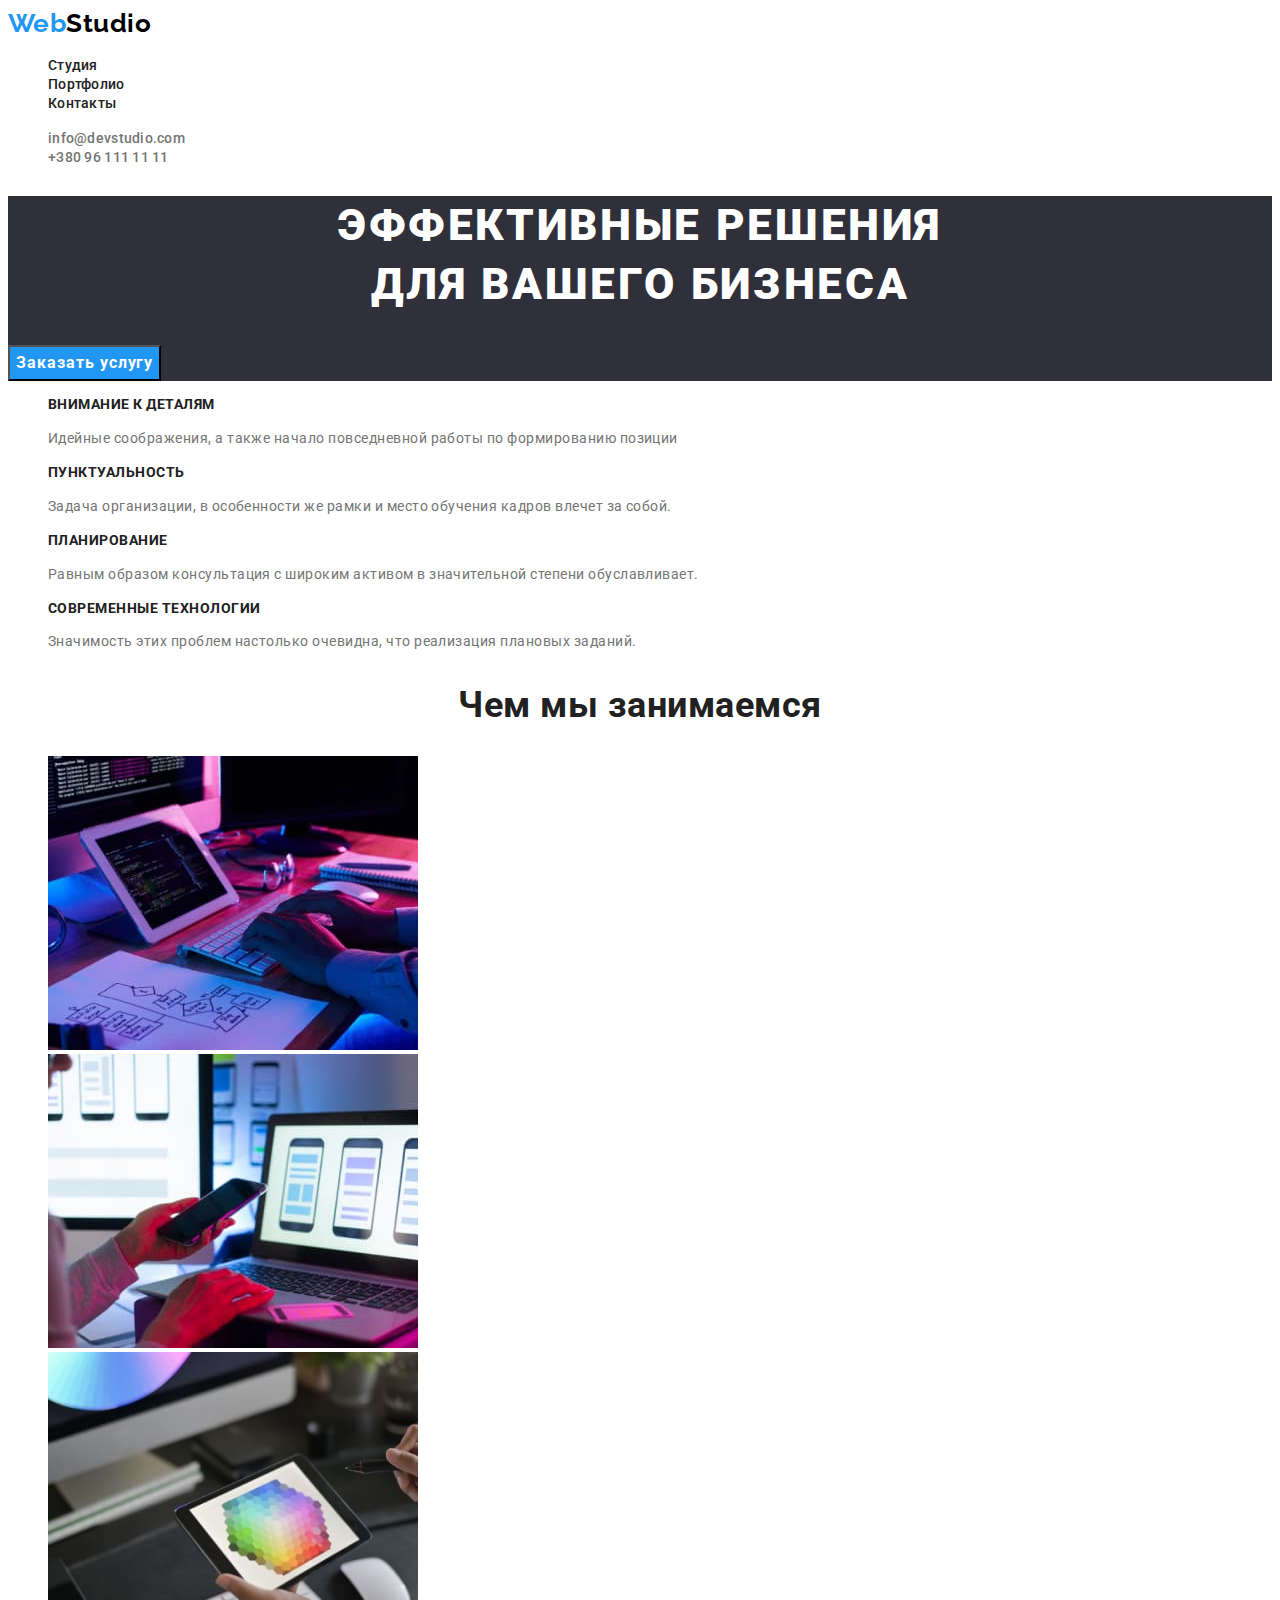
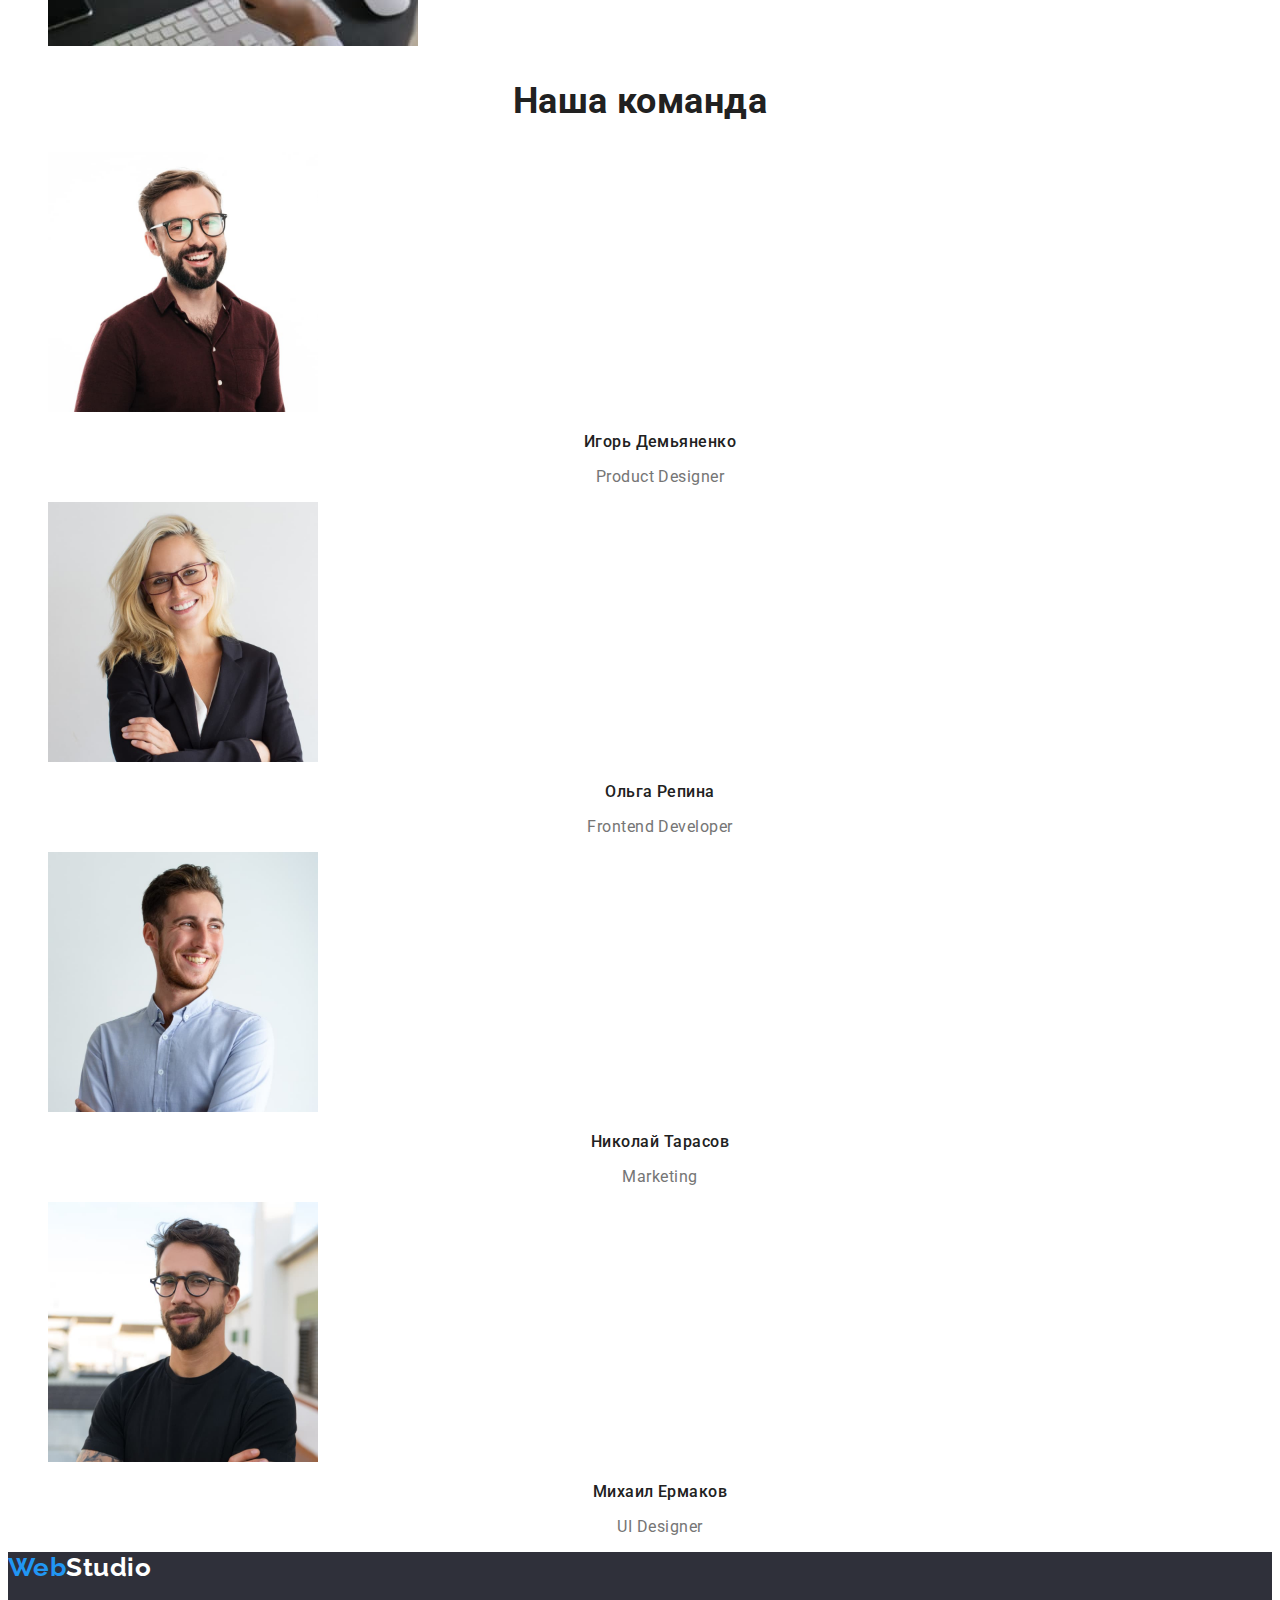
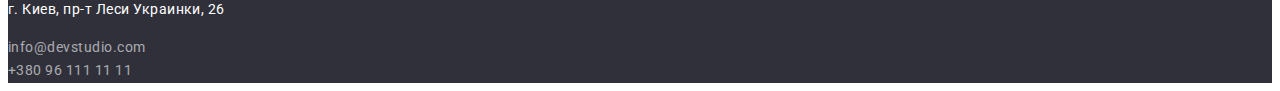
==== index.html @ eac47ba8 "Clone" ====
<!DOCTYPE html>
<html lang="ru">
  <head>
    <meta charset="UTF-8" />
    <meta http-equiv="X-UA-Compatible" content="IE=edge" />
    <meta name="viewport" content="width=device-width, initial-scale=1.0" />
    <link rel="preconnect" href="https://fonts.googleapis.com" />
    <link rel="preconnect" href="https://fonts.gstatic.com" crossorigin />
    <link
      href="https://fonts.googleapis.com/css2?family=Raleway:wght@700&family=Roboto:wght@400;500;700;900&display=swap"
      rel="stylesheet"
    />
    <link rel="stylesheet" href="./css/styels.css" />
    <title>Document</title>
  </head>
  <body>
    <!-- Шапка сайта-->
    <header>
      <nav class="nav">
        <a class="logo link" href="./index.html"><span class="logo-web">Web</span>Studio</a>
        <ul class="nav-list list">
          <li class="nav-item"><a class="nav-link link" href="./studio.html">Студия</a></li>
          <li class="nav-item">
            <a class="nav-link link" href="./portfolio.html">Портфолио</a>
          </li>
          <li class="nav-item"><a class="nav-link link" href="">Контакты</a></li>
        </ul>
      </nav>
      <ul class="contact-list list">
        <li class="contact-item">
          <a class="contact-link link" href="mailto:info@devstudio.com">info@devstudio.com</a>
        </li>
        <li class="contact-item">
          <a class="contact-link link" href="tel:+380961111111">+380 96 111 11 11</a>
        </li>
      </ul>
    </header>
    <main>
      <!--Темный кватдар? Банер?-->
      <div class="hero">
        <section>
          <h1 class="hero-text">
            Эффективные решения <br />
            для вашего бизнеса
          </h1>
          <button class="hero-btn" type="button">Заказать услугу</button>
        </section>
      </div>
      <!-- Особенности  -->
      <section class="features">
        <h2 style="display: none">Особенности компании</h2>
        <ul class="list">
          <li class="features-item">
            <h3 class="features-h">Внимание к деталям</h3>
            <p class="features-text">
              Идейные соображения, а также начало повседневной работы по формированию позиции
            </p>
          </li>
          <li class="features-item">
            <h3 class="features-h">Пунктуальность</h3>
            <p class="features-text">
              Задача организации, в особенности же рамки и место обучения кадров влечет за собой.
            </p>
          </li>
          <li class="features-item">
            <h3 class="features-h">Планирование</h3>
            <p class="features-text">
              Равным образом консультация с широким активом в значительной степени обуславливает.
            </p>
          </li>
          <li class="features-item">
            <h3 class="features-h">Современные технологии</h3>
            <p class="features-text">
              Значимость этих проблем настолько очевидна, что реализация плановых заданий.
            </p>
          </li>
        </ul>
      </section>
      <!-- Чем занимется компания -->
      <section class="work">
        <h2 class="work-text">Чем мы занимаемся</h2>
        <ul class="list">
          <li class="work-item">
            <img
              src="./images/box1.jpg"
              width="370"
              alt="программист работает за компьютером в офисе"
            />
          </li>
          <li class="work-item">
            <img
              src="./images/box2.jpg"
              width="370"
              alt="дизайнер разрабатывает веб-интерфейс для смартфонов"
            />
          </li>
          <li class="work-item">
            <img
              src="./images/box3.jpg"
              width="370"
              alt="веб-дизайнер выбиреат цвет на графическом планшете"
            />
          </li>
        </ul>
      </section>
      <!-- Команда -->
      <section class="team">
        <h2 class="team-text">Наша команда</h2>
        <ul class="team-list list">
          <li class="team-item">
            <img src="./images/ig.jpg" width="270" alt="фото Игоря Демьяненко" />
            <h3 class="team-name">Игорь Демьяненко</h3>
            <p class="team-prof">Product Designer</p>
          </li>
          <li class="team-item">
            <img src="./images/ol.jpg" width="270" alt="фото Ольги Репиной" />
            <h3 class="team-name">Ольга Репина</h3>
            <p class="team-prof">Frontend Developer</p>
          </li>
          <li class="team-item">
            <img src="./images/nic.jpg" width="270" alt="фото Николая Тарасова" />
            <h3 class="team-name">Николай Тарасов</h3>
            <p class="team-prof">Marketing</p>
          </li>
          <li class="team-item">
            <img src="./images/mih.jpg" width="270" alt="фото Михаила Ермакова" />
            <h3 class="team-name">Михаил Ермаков</h3>
            <p class="team-prof">UI Designer</p>
          </li>
        </ul>
      </section>
    </main>
    <!-- Подвал -->
    <footer class="foot">
      <a class="foot-logo link" href="./index.html"><span class="logo-web">Web</span>Studio</a>
      <address class="foot-address">
        <p class="foot-text">г. Киев, пр-т Леси Украинки, 26</p>
        <a class="foot-link link" href="mailto:info@devstudio.com">info@devstudio.com</a><br />
        <a class="foot-link link" href="tel:+380961111111">+380 96 111 11 11</a>
      </address>
    </footer>
  </body>
</html>
---- css/styels.css ----
body {
  font-family: 'Roboto', sans-serif;
  font-weight: 400;
  letter-spacing: 0.03em;
  color: #212121;
  background-color: #fff;
}
:root {
  --brand-color: #2196f3;
  --second-color: #757575;
}
.link {
  text-decoration: none;
}
.list {
  list-style: none;
}
.logo {
  font-family: 'Raleway';
  font-weight: 700;
  font-size: 26px;
  line-height: 1.2;
  color: #000;
}
.logo-web {
  color: var(--brand-color);
}
.nav-link {
  font-weight: 500;
  font-size: 14px;
  line-height: 1.14;
  letter-spacing: 0.02em;
  color: #212121;
}
.nav-link:hover,
.nav-link:focus {
  color: var(--brand-color);
}
.contact-link {
  font-weight: 500;
  font-size: 14px;
  line-height: 1.14;
  letter-spacing: 0.02em;
  color: var(--second-color);
}
.contact-link:hover,
.contact-link:focus,
.foot-link:hover,
.foot-link:focus {
  color: var(--brand-color);
}
.hero {
  background-color: #2f303a;
}
.hero-text {
  font-weight: 900;
  font-size: 44px;
  line-height: 1.36;
  text-align: center;
  letter-spacing: 0.06em;
  text-transform: uppercase;
  color: #fff;
}
.hero-btn {
  font-family: 'Roboto';
  background-color: var(--brand-color);
  font-weight: 700;
  font-size: 16px;
  line-height: 1.88;
  text-align: center;
  letter-spacing: 0.06em;
  color: #fff;
  cursor: pointer;
}
.hero-btn:hover,
.hero-btn:focus {
  background-color: #188ce8;
}
.features-h {
  font-weight: 700;
  font-size: 14px;
  line-height: 1.14;
  text-transform: uppercase;
}
.features-text {
  font-size: 14px;
  line-height: 1.71;
  color: var(--second-color);
}
.work-text,
.team-text {
  font-weight: 700;
  font-size: 36px;
  line-height: 1.17;
  text-align: center;
}
.team-name {
  font-weight: 500;
  font-size: 16px;
  line-height: 1.19;
  text-align: center;
}
.team-prof {
  font-size: 16px;
  line-height: 1.19;
  text-align: center;
  color: var(--second-color);
}
.foot {
  background-color: #2f303a;
}
.foot-logo {
  font-family: 'Raleway';
  font-weight: 700;
  font-size: 26px;
  line-height: 1.2;
  color: #fff;
}
.foot-text {
  font-style: normal;
  font-size: 14px;
  line-height: 1.71;
  color: #fff;
}
.foot-link {
  font-style: normal;
  font-size: 14px;
  line-height: 1.71;
  color: rgba(255, 255, 255, 0.6);
}
.btn-item {
  font-family: 'Roboto';
  font-weight: 500;
  font-size: 16px;
  line-height: 1.62;
  text-align: center;
  letter-spacing: 0.03em;
  color: #212121;
  background: #f5f4fa;
  border-radius: 4px;
  cursor: pointer;
}
.btn-item:hover,
.btn-item:focus {
  background-color: var(--brand-color);
  color: #fff;
}
.project-h {
  font-size: 18px;
  line-height: 2;
  letter-spacing: 0.06em;
}
.project-text {
  font-size: 16px;
  line-height: 1.88;
  color: var(--second-color);
}
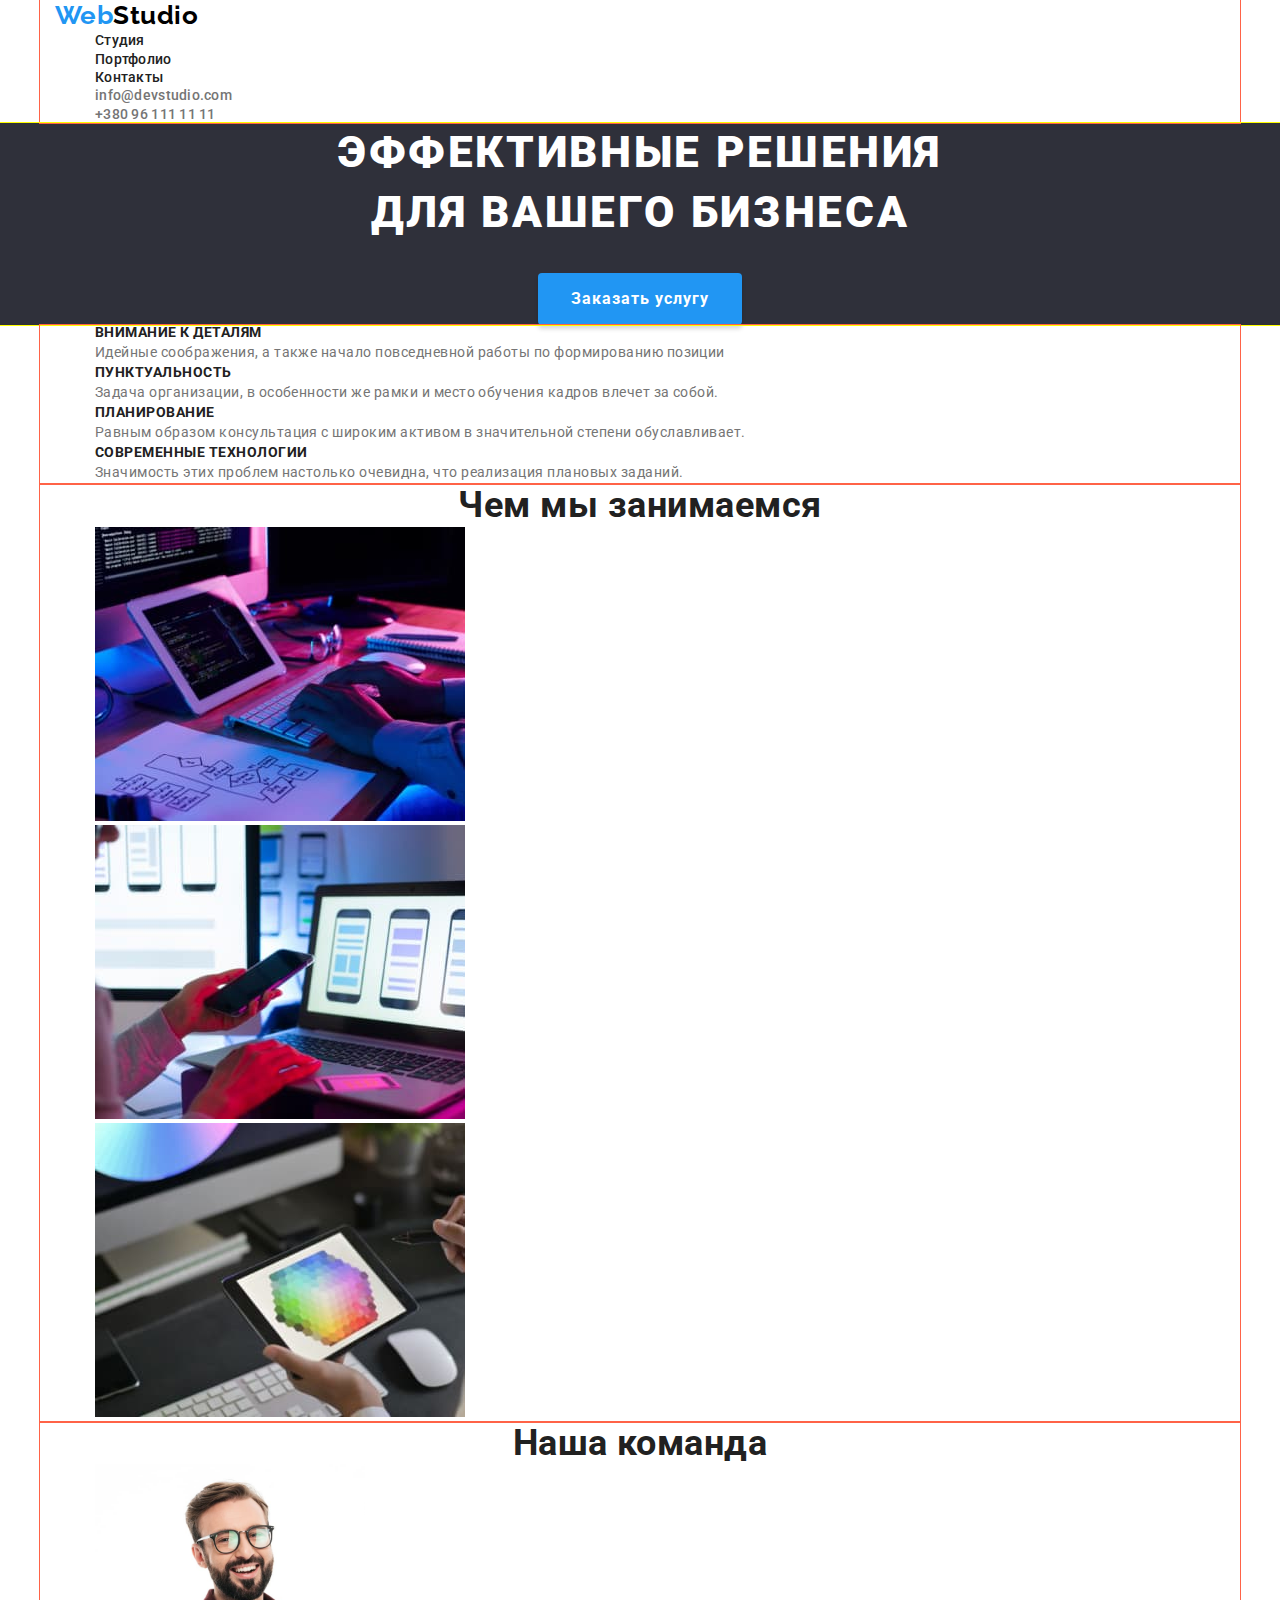
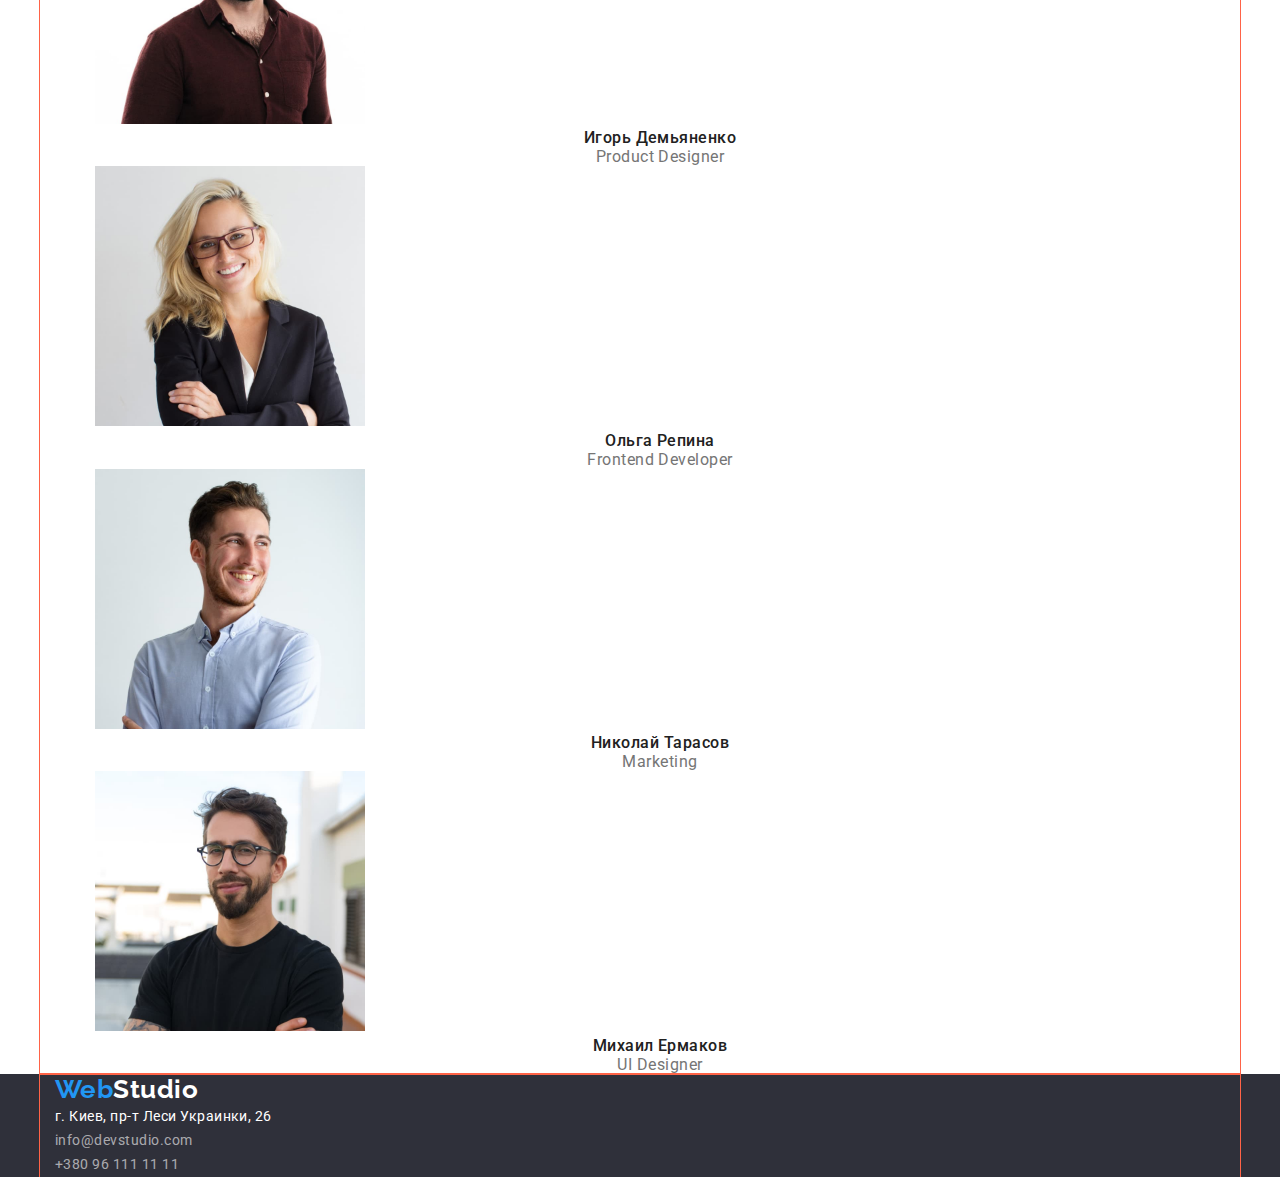
==== commit 17a3ccef: "Создает контейнер" ====
--- a/index.html
+++ b/index.html
@@ -10,33 +10,39 @@
       href="https://fonts.googleapis.com/css2?family=Raleway:wght@700&family=Roboto:wght@400;500;700;900&display=swap"
       rel="stylesheet"
     />
+    <link
+      rel="stylesheet"
+      href="https://cdnjs.cloudflare.com/ajax/libs/modern-normalize/1.1.0/modern-normalize.min.css"
+    />
     <link rel="stylesheet" href="./css/styels.css" />
     <title>Document</title>
   </head>
   <body>
     <!-- Шапка сайта-->
     <header>
-      <nav class="nav">
-        <a class="logo link" href="./index.html"><span class="logo-web">Web</span>Studio</a>
-        <ul class="nav-list list">
-          <li class="nav-item"><a class="nav-link link" href="./studio.html">Студия</a></li>
-          <li class="nav-item">
-            <a class="nav-link link" href="./portfolio.html">Портфолио</a>
+      <div class="conteiner">
+        <nav class="nav">
+          <a class="logo link" href="./index.html"><span class="logo-web">Web</span>Studio</a>
+          <ul class="nav-list list">
+            <li class="nav-item"><a class="nav-link link" href="./studio.html">Студия</a></li>
+            <li class="nav-item">
+              <a class="nav-link link" href="./portfolio.html">Портфолио</a>
+            </li>
+            <li class="nav-item"><a class="nav-link link" href="">Контакты</a></li>
+          </ul>
+        </nav>
+        <ul class="contact-list list">
+          <li class="contact-item">
+            <a class="contact-link link" href="mailto:info@devstudio.com">info@devstudio.com</a>
           </li>
-          <li class="nav-item"><a class="nav-link link" href="">Контакты</a></li>
+          <li class="contact-item">
+            <a class="contact-link link" href="tel:+380961111111">+380 96 111 11 11</a>
+          </li>
         </ul>
-      </nav>
-      <ul class="contact-list list">
-        <li class="contact-item">
-          <a class="contact-link link" href="mailto:info@devstudio.com">info@devstudio.com</a>
-        </li>
-        <li class="contact-item">
-          <a class="contact-link link" href="tel:+380961111111">+380 96 111 11 11</a>
-        </li>
-      </ul>
+      </div>
     </header>
     <main>
-      <!--Темный кватдар? Банер?-->
+      <!--Секция герой-->
       <div class="hero">
         <section>
           <h1 class="hero-text">
@@ -48,96 +54,104 @@
       </div>
       <!-- Особенности  -->
       <section class="features">
-        <h2 style="display: none">Особенности компании</h2>
-        <ul class="list">
-          <li class="features-item">
-            <h3 class="features-h">Внимание к деталям</h3>
-            <p class="features-text">
-              Идейные соображения, а также начало повседневной работы по формированию позиции
-            </p>
-          </li>
-          <li class="features-item">
-            <h3 class="features-h">Пунктуальность</h3>
-            <p class="features-text">
-              Задача организации, в особенности же рамки и место обучения кадров влечет за собой.
-            </p>
-          </li>
-          <li class="features-item">
-            <h3 class="features-h">Планирование</h3>
-            <p class="features-text">
-              Равным образом консультация с широким активом в значительной степени обуславливает.
-            </p>
-          </li>
-          <li class="features-item">
-            <h3 class="features-h">Современные технологии</h3>
-            <p class="features-text">
-              Значимость этих проблем настолько очевидна, что реализация плановых заданий.
-            </p>
-          </li>
-        </ul>
+        <div class="conteiner">
+          <h2 style="display: none">Особенности компании</h2>
+          <ul class="list">
+            <li class="features-item">
+              <h3 class="features-h">Внимание к деталям</h3>
+              <p class="features-text">
+                Идейные соображения, а также начало повседневной работы по формированию позиции
+              </p>
+            </li>
+            <li class="features-item">
+              <h3 class="features-h">Пунктуальность</h3>
+              <p class="features-text">
+                Задача организации, в особенности же рамки и место обучения кадров влечет за собой.
+              </p>
+            </li>
+            <li class="features-item">
+              <h3 class="features-h">Планирование</h3>
+              <p class="features-text">
+                Равным образом консультация с широким активом в значительной степени обуславливает.
+              </p>
+            </li>
+            <li class="features-item">
+              <h3 class="features-h">Современные технологии</h3>
+              <p class="features-text">
+                Значимость этих проблем настолько очевидна, что реализация плановых заданий.
+              </p>
+            </li>
+          </ul>
+        </div>
       </section>
       <!-- Чем занимется компания -->
       <section class="work">
-        <h2 class="work-text">Чем мы занимаемся</h2>
-        <ul class="list">
-          <li class="work-item">
-            <img
-              src="./images/box1.jpg"
-              width="370"
-              alt="программист работает за компьютером в офисе"
-            />
-          </li>
-          <li class="work-item">
-            <img
-              src="./images/box2.jpg"
-              width="370"
-              alt="дизайнер разрабатывает веб-интерфейс для смартфонов"
-            />
-          </li>
-          <li class="work-item">
-            <img
-              src="./images/box3.jpg"
-              width="370"
-              alt="веб-дизайнер выбиреат цвет на графическом планшете"
-            />
-          </li>
-        </ul>
+        <div class="conteiner">
+          <h2 class="work-text">Чем мы занимаемся</h2>
+          <ul class="list">
+            <li class="work-item">
+              <img
+                src="./images/box1.jpg"
+                width="370"
+                alt="программист работает за компьютером в офисе"
+              />
+            </li>
+            <li class="work-item">
+              <img
+                src="./images/box2.jpg"
+                width="370"
+                alt="дизайнер разрабатывает веб-интерфейс для смартфонов"
+              />
+            </li>
+            <li class="work-item">
+              <img
+                src="./images/box3.jpg"
+                width="370"
+                alt="веб-дизайнер выбиреат цвет на графическом планшете"
+              />
+            </li>
+          </ul>
+        </div>
       </section>
       <!-- Команда -->
       <section class="team">
-        <h2 class="team-text">Наша команда</h2>
-        <ul class="team-list list">
-          <li class="team-item">
-            <img src="./images/ig.jpg" width="270" alt="фото Игоря Демьяненко" />
-            <h3 class="team-name">Игорь Демьяненко</h3>
-            <p class="team-prof">Product Designer</p>
-          </li>
-          <li class="team-item">
-            <img src="./images/ol.jpg" width="270" alt="фото Ольги Репиной" />
-            <h3 class="team-name">Ольга Репина</h3>
-            <p class="team-prof">Frontend Developer</p>
-          </li>
-          <li class="team-item">
-            <img src="./images/nic.jpg" width="270" alt="фото Николая Тарасова" />
-            <h3 class="team-name">Николай Тарасов</h3>
-            <p class="team-prof">Marketing</p>
-          </li>
-          <li class="team-item">
-            <img src="./images/mih.jpg" width="270" alt="фото Михаила Ермакова" />
-            <h3 class="team-name">Михаил Ермаков</h3>
-            <p class="team-prof">UI Designer</p>
-          </li>
-        </ul>
+        <div class="conteiner">
+          <h2 class="team-text">Наша команда</h2>
+          <ul class="team-list list">
+            <li class="team-item">
+              <img src="./images/ig.jpg" width="270" alt="фото Игоря Демьяненко" />
+              <h3 class="team-name">Игорь Демьяненко</h3>
+              <p class="team-prof">Product Designer</p>
+            </li>
+            <li class="team-item">
+              <img src="./images/ol.jpg" width="270" alt="фото Ольги Репиной" />
+              <h3 class="team-name">Ольга Репина</h3>
+              <p class="team-prof">Frontend Developer</p>
+            </li>
+            <li class="team-item">
+              <img src="./images/nic.jpg" width="270" alt="фото Николая Тарасова" />
+              <h3 class="team-name">Николай Тарасов</h3>
+              <p class="team-prof">Marketing</p>
+            </li>
+            <li class="team-item">
+              <img src="./images/mih.jpg" width="270" alt="фото Михаила Ермакова" />
+              <h3 class="team-name">Михаил Ермаков</h3>
+              <p class="team-prof">UI Designer</p>
+            </li>
+          </ul>
+        </div>
       </section>
     </main>
     <!-- Подвал -->
     <footer class="foot">
-      <a class="foot-logo link" href="./index.html"><span class="logo-web">Web</span>Studio</a>
-      <address class="foot-address">
-        <p class="foot-text">г. Киев, пр-т Леси Украинки, 26</p>
-        <a class="foot-link link" href="mailto:info@devstudio.com">info@devstudio.com</a><br />
-        <a class="foot-link link" href="tel:+380961111111">+380 96 111 11 11</a>
-      </address>
+      <div class="conteiner">
+        <a class="foot-logo link" href="./index.html"><span class="logo-web">Web</span>Studio</a>
+        <address class="foot-address">
+          <p class="foot-text">г. Киев, пр-т Леси Украинки, 26</p>
+          <a class="foot-link link" href="mailto:info@devstudio.com">info@devstudio.com</a><br />
+          <a class="foot-link link" href="tel:+380961111111">+380 96 111 11 11</a>
+        </address>
+      </div>
     </footer>
   </body>
 </html>
--- a/css/styels.css
+++ b/css/styels.css
@@ -14,6 +14,24 @@
 }
 .list {
   list-style: none;
+}
+.conteiner {
+  width: 1200px;
+  padding-left: 15px;
+  padding-right: 15px;
+  margin: 0 auto;
+  outline: 1px solid tomato;
+}
+ul,
+h1,
+h2,
+h3,
+p {
+  margin-top: 0;
+  margin-bottom: 0;
+}
+/* Шапка сайта */
+.nav {
 }
 .logo {
   font-family: 'Raleway';
@@ -49,10 +67,15 @@
 .foot-link:focus {
   color: var(--brand-color);
 }
+
+/* Секция герой */
 .hero {
   background-color: #2f303a;
+  text-align: center;
+  outline: 1px solid yellow;
 }
 .hero-text {
+  margin-bottom: 30px;
   font-weight: 900;
   font-size: 44px;
   line-height: 1.36;
@@ -62,6 +85,11 @@
   color: #fff;
 }
 .hero-btn {
+  padding: 10px 32px;
+  border: 1px solid transparent;
+  box-shadow: 0px 4px 4px rgba(0, 0, 0, 0.15);
+  border-radius: 4px;
+
   font-family: 'Roboto';
   background-color: var(--brand-color);
   font-weight: 700;
@@ -76,6 +104,7 @@
 .hero-btn:focus {
   background-color: #188ce8;
 }
+/* Особенности компании */
 .features-h {
   font-weight: 700;
   font-size: 14px;
@@ -87,7 +116,14 @@
   line-height: 1.71;
   color: var(--second-color);
 }
-.work-text,
+/* Секция чем занимается */
+.work-text {
+  font-weight: 700;
+  font-size: 36px;
+  line-height: 1.17;
+  text-align: center;
+}
+/* Секция команда */
 .team-text {
   font-weight: 700;
   font-size: 36px;
@@ -106,6 +142,7 @@
   text-align: center;
   color: var(--second-color);
 }
+/* Подвал сайта */
 .foot {
   background-color: #2f303a;
 }
@@ -128,6 +165,7 @@
   line-height: 1.71;
   color: rgba(255, 255, 255, 0.6);
 }
+/* Портфолио */
 .btn-item {
   font-family: 'Roboto';
   font-weight: 500;
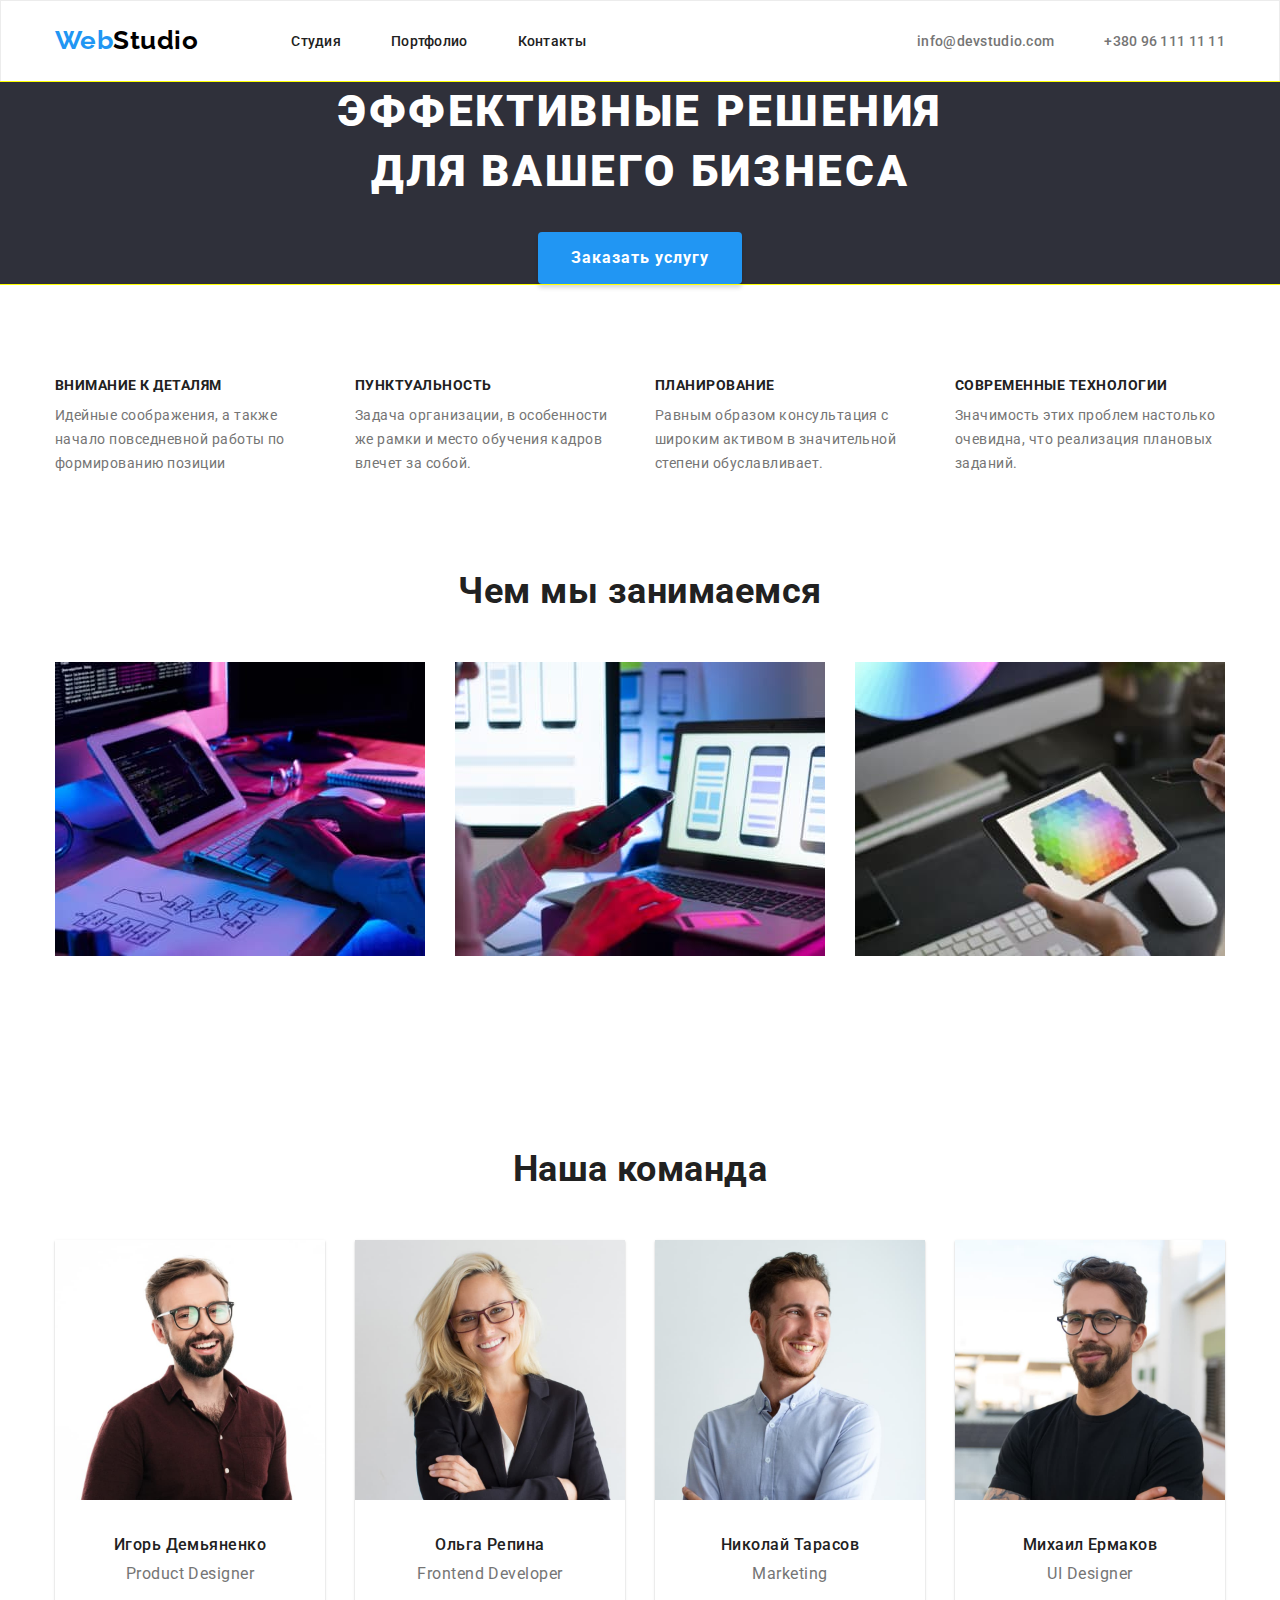
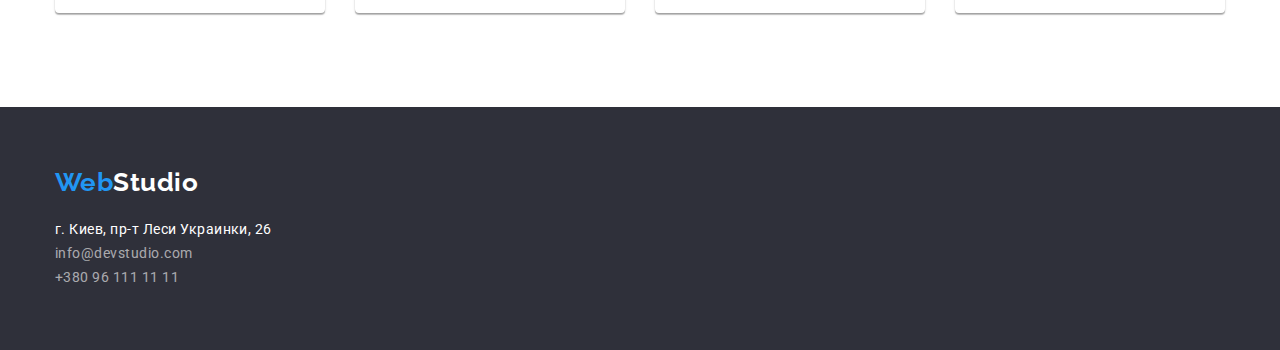
==== commit 1a7ef47e: "Добавляет flex-box" ====
--- a/index.html
+++ b/index.html
@@ -19,8 +19,8 @@
   </head>
   <body>
     <!-- Шапка сайта-->
-    <header>
-      <div class="conteiner">
+    <header class="head">
+      <div class="conteiner flex">
         <nav class="nav">
           <a class="logo link" href="./index.html"><span class="logo-web">Web</span>Studio</a>
           <ul class="nav-list list">
@@ -55,8 +55,8 @@
       <!-- Особенности  -->
       <section class="features">
         <div class="conteiner">
-          <h2 style="display: none">Особенности компании</h2>
-          <ul class="list">
+          <h2 class="visually-hidden">Особенности компании</h2>
+          <ul class="features-list list">
             <li class="features-item">
               <h3 class="features-h">Внимание к деталям</h3>
               <p class="features-text">
@@ -88,7 +88,7 @@
       <section class="work">
         <div class="conteiner">
           <h2 class="work-text">Чем мы занимаемся</h2>
-          <ul class="list">
+          <ul class="work-list list">
             <li class="work-item">
               <img
                 src="./images/box1.jpg"
@@ -115,26 +115,36 @@
       </section>
       <!-- Команда -->
       <section class="team">
-        <div class="conteiner">
+        <div class="conteiner team-box">
           <h2 class="team-text">Наша команда</h2>
           <ul class="team-list list">
             <li class="team-item">
-              <img src="./images/ig.jpg" width="270" alt="фото Игоря Демьяненко" />
+              <img class="team-img" src="./images/ig.jpg" width="270" alt="фото Игоря Демьяненко" />
               <h3 class="team-name">Игорь Демьяненко</h3>
               <p class="team-prof">Product Designer</p>
             </li>
             <li class="team-item">
-              <img src="./images/ol.jpg" width="270" alt="фото Ольги Репиной" />
+              <img class="team-img" src="./images/ol.jpg" width="270" alt="фото Ольги Репиной" />
               <h3 class="team-name">Ольга Репина</h3>
               <p class="team-prof">Frontend Developer</p>
             </li>
             <li class="team-item">
-              <img src="./images/nic.jpg" width="270" alt="фото Николая Тарасова" />
+              <img
+                class="team-img"
+                src="./images/nic.jpg"
+                width="270"
+                alt="фото Николая Тарасова"
+              />
               <h3 class="team-name">Николай Тарасов</h3>
               <p class="team-prof">Marketing</p>
             </li>
             <li class="team-item">
-              <img src="./images/mih.jpg" width="270" alt="фото Михаила Ермакова" />
+              <img
+                class="team-img"
+                src="./images/mih.jpg"
+                width="270"
+                alt="фото Михаила Ермакова"
+              />
               <h3 class="team-name">Михаил Ермаков</h3>
               <p class="team-prof">UI Designer</p>
             </li>
@@ -144,7 +154,7 @@
     </main>
     <!-- Подвал -->
     <footer class="foot">
-      <div class="conteiner">
+      <div class="conteiner foot-box">
         <a class="foot-logo link" href="./index.html"><span class="logo-web">Web</span>Studio</a>
         <address class="foot-address">
           <p class="foot-text">г. Киев, пр-т Леси Украинки, 26</p>
--- a/css/styels.css
+++ b/css/styels.css
@@ -17,10 +17,9 @@
 }
 .conteiner {
   width: 1200px;
-  padding-left: 15px;
-  padding-right: 15px;
+  padding: 0 15px;
   margin: 0 auto;
-  outline: 1px solid tomato;
+  /* outline: 1px solid tomato; */
 }
 ul,
 h1,
@@ -29,11 +28,37 @@
 p {
   margin-top: 0;
   margin-bottom: 0;
+  padding: 0;
+}
+.visually-hidden {
+  position: absolute;
+  white-space: nowrap;
+  width: 1px;
+  height: 1px;
+  overflow: hidden;
+  border: 0;
+  padding: 0;
+  clip: rect(0 0 0 0);
+  clip-path: inset(50%);
+  margin: -1px;
 }
 /* Шапка сайта */
+.head {
+  border: 1px solid #ececec;
+}
 .nav {
+  display: flex;
+  align-items: center;
+}
+.flex {
+  display: flex;
+  align-items: center;
 }
 .logo {
+  padding-top: 24px;
+  padding-bottom: 25px;
+  margin-right: 93px;
+
   font-family: 'Raleway';
   font-weight: 700;
   font-size: 26px;
@@ -43,6 +68,12 @@
 .logo-web {
   color: var(--brand-color);
 }
+.nav-list {
+  display: flex;
+}
+.nav-item:not(:last-child) {
+  margin-right: 50px;
+}
 .nav-link {
   font-weight: 500;
   font-size: 14px;
@@ -53,6 +84,13 @@
 .nav-link:hover,
 .nav-link:focus {
   color: var(--brand-color);
+}
+.contact-list {
+  display: flex;
+  margin-left: auto;
+}
+.contact-item:not(:last-child) {
+  margin-right: 50px;
 }
 .contact-link {
   font-weight: 500;
@@ -70,6 +108,8 @@
 
 /* Секция герой */
 .hero {
+  margin-bottom: 94px;
+
   background-color: #2f303a;
   text-align: center;
   outline: 1px solid yellow;
@@ -105,7 +145,19 @@
   background-color: #188ce8;
 }
 /* Особенности компании */
+.features-list {
+  display: flex;
+  margin-bottom: 94px;
+}
+.features-item {
+  width: 270px;
+}
+.features-item:not(:last-child) {
+  margin-right: 30px;
+}
 .features-h {
+  margin-bottom: 10px;
+
   font-weight: 700;
   font-size: 14px;
   line-height: 1.14;
@@ -117,26 +169,60 @@
   color: var(--second-color);
 }
 /* Секция чем занимается */
+.work-list {
+  display: flex;
+  margin-bottom: 94px;
+}
+.work-item:not(:last-child):not(:last-child) {
+  margin-right: 30px;
+}
 .work-text {
+  margin-bottom: 50px;
+
   font-weight: 700;
   font-size: 36px;
   line-height: 1.17;
   text-align: center;
 }
 /* Секция команда */
+.team-box {
+  padding-top: 94px;
+  padding-bottom: 94px;
+}
 .team-text {
+  margin-bottom: 50px;
+
   font-weight: 700;
   font-size: 36px;
   line-height: 1.17;
   text-align: center;
 }
+.team-list {
+  display: flex;
+}
+.team-item {
+  background: #ffffff;
+  box-shadow: 0px 1px 3px rgba(0, 0, 0, 0.12), 0px 1px 1px rgba(0, 0, 0, 0.14),
+    0px 2px 1px rgba(0, 0, 0, 0.2);
+  border-radius: 0px 0px 4px 4px;
+}
+.team-item:not(:last-child) {
+  margin-right: 30px;
+}
+.team-img {
+  margin-bottom: 30px;
+}
 .team-name {
+  margin-bottom: 10px;
+
   font-weight: 500;
   font-size: 16px;
   line-height: 1.19;
   text-align: center;
 }
 .team-prof {
+  margin-bottom: 30px;
+
   font-size: 16px;
   line-height: 1.19;
   text-align: center;
@@ -146,7 +232,14 @@
 .foot {
   background-color: #2f303a;
 }
+.foot-box {
+  padding-top: 60px;
+  padding-bottom: 60px;
+}
 .foot-logo {
+  margin-bottom: 20px;
+  display: inline-block;
+
   font-family: 'Raleway';
   font-weight: 700;
   font-size: 26px;
@@ -166,7 +259,22 @@
   color: rgba(255, 255, 255, 0.6);
 }
 /* Портфолио */
-.btn-item {
+.box-head {
+  margin-bottom: 94px;
+}
+.projects-btn {
+  display: flex;
+  justify-content: center;
+  margin-bottom: 50px;
+}
+.btn-item:not(:last-child) {
+  margin-right: 8px;
+}
+.btn {
+  padding: 6px 22px;
+  border-radius: 4px;
+  border: 1px solid transparent;
+
   font-family: 'Roboto';
   font-weight: 500;
   font-size: 16px;
@@ -175,13 +283,16 @@
   letter-spacing: 0.03em;
   color: #212121;
   background: #f5f4fa;
+
+  cursor: pointer;
+}
+.btn:hover,
+.btn:focus {
+  background-color: var(--brand-color);
+  color: #fff;
+  box-shadow: 0px 3px 1px rgba(0, 0, 0, 0.1), 0px 1px 2px rgba(0, 0, 0, 0.08),
+    0px 2px 2px rgba(0, 0, 0, 0.12);
   border-radius: 4px;
-  cursor: pointer;
-}
-.btn-item:hover,
-.btn-item:focus {
-  background-color: var(--brand-color);
-  color: #fff;
 }
 .project-h {
   font-size: 18px;
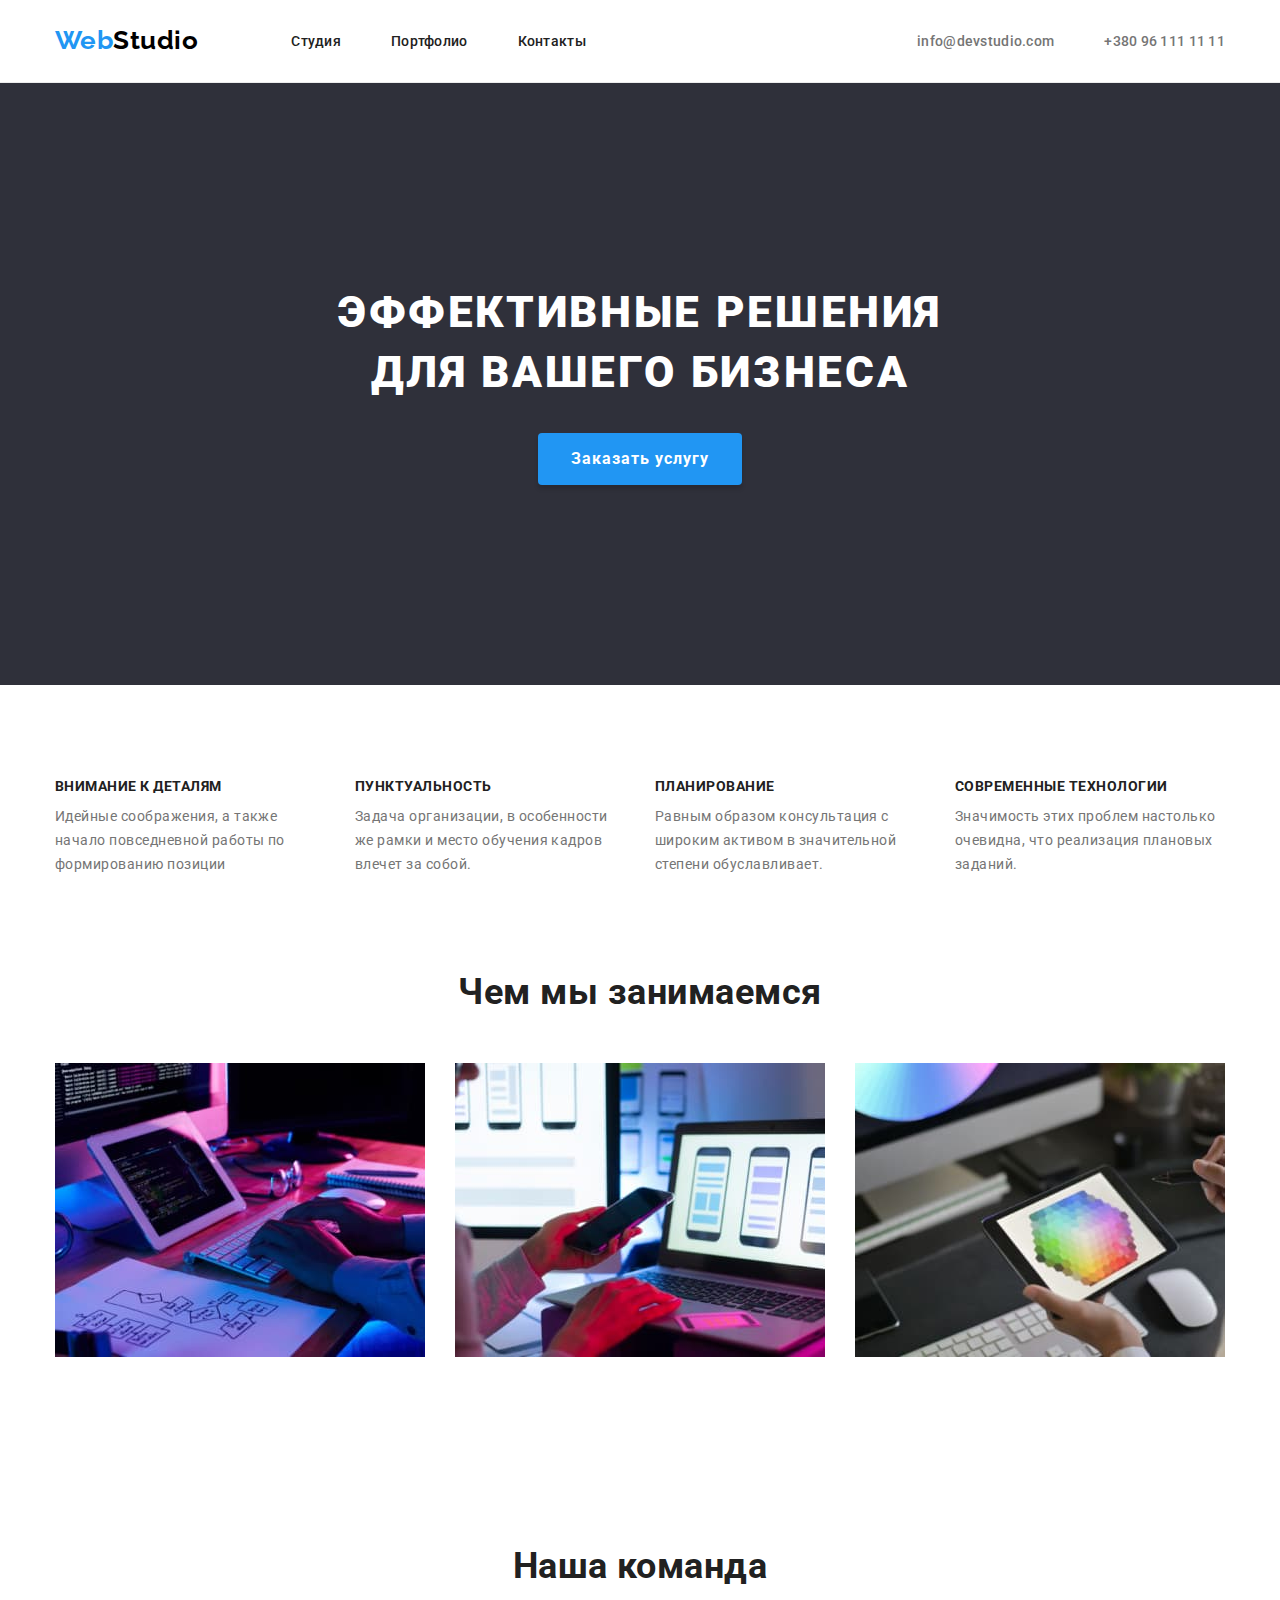
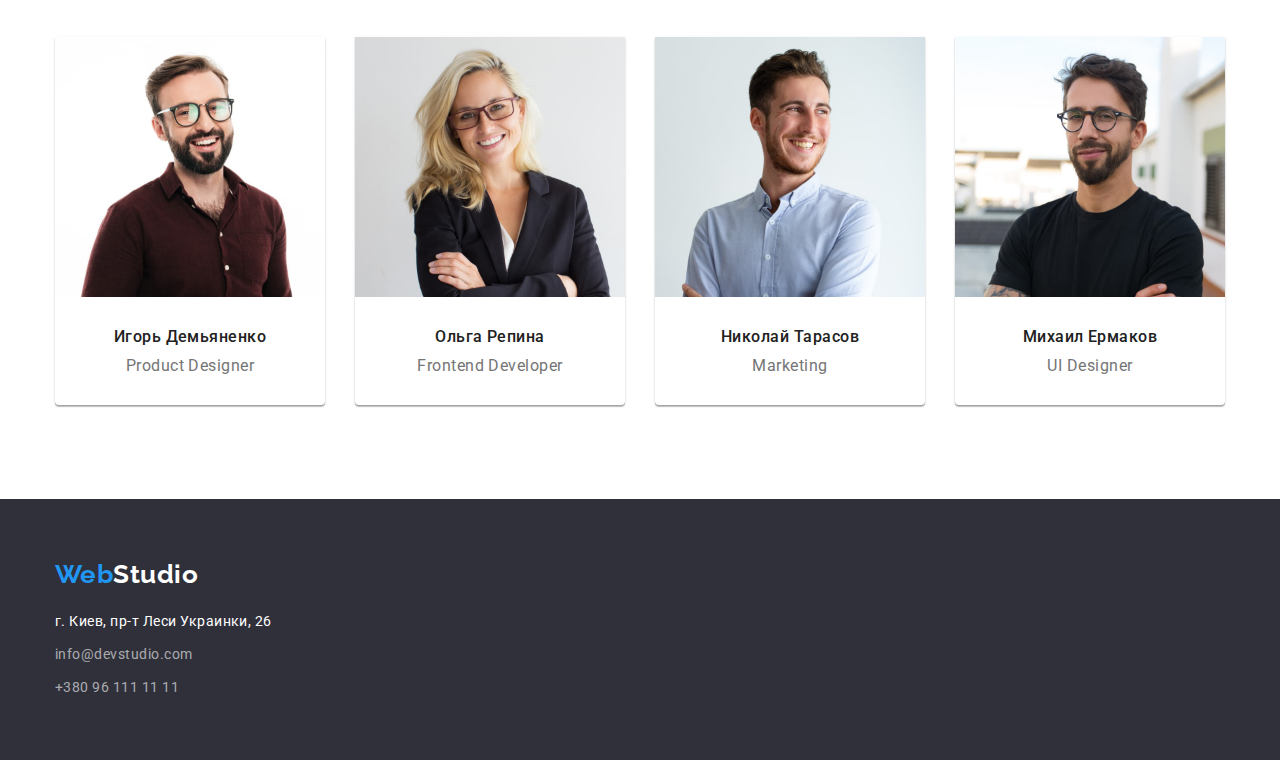
==== commit a2db2836: "Виправляє помилки" ====
--- a/index.html
+++ b/index.html
@@ -53,7 +53,7 @@
         </section>
       </div>
       <!-- Особенности  -->
-      <section class="features">
+      <section class="section">
         <div class="conteiner">
           <h2 class="visually-hidden">Особенности компании</h2>
           <ul class="features-list list">
@@ -114,19 +114,23 @@
         </div>
       </section>
       <!-- Команда -->
-      <section class="team">
-        <div class="conteiner team-box">
+      <section class="section">
+        <div class="conteiner">
           <h2 class="team-text">Наша команда</h2>
           <ul class="team-list list">
             <li class="team-item">
               <img class="team-img" src="./images/ig.jpg" width="270" alt="фото Игоря Демьяненко" />
-              <h3 class="team-name">Игорь Демьяненко</h3>
-              <p class="team-prof">Product Designer</p>
+              <div class="team-box">
+                <h3 class="team-name">Игорь Демьяненко</h3>
+                <p class="team-prof">Product Designer</p>
+              </div>
             </li>
             <li class="team-item">
               <img class="team-img" src="./images/ol.jpg" width="270" alt="фото Ольги Репиной" />
-              <h3 class="team-name">Ольга Репина</h3>
-              <p class="team-prof">Frontend Developer</p>
+              <div class="team-box">
+                <h3 class="team-name">Ольга Репина</h3>
+                <p class="team-prof">Frontend Developer</p>
+              </div>
             </li>
             <li class="team-item">
               <img
@@ -135,8 +139,10 @@
                 width="270"
                 alt="фото Николая Тарасова"
               />
-              <h3 class="team-name">Николай Тарасов</h3>
-              <p class="team-prof">Marketing</p>
+              <div class="team-box">
+                <h3 class="team-name">Николай Тарасов</h3>
+                <p class="team-prof">Marketing</p>
+              </div>
             </li>
             <li class="team-item">
               <img
@@ -145,8 +151,10 @@
                 width="270"
                 alt="фото Михаила Ермакова"
               />
-              <h3 class="team-name">Михаил Ермаков</h3>
-              <p class="team-prof">UI Designer</p>
+              <div class="team-box">
+                <h3 class="team-name">Михаил Ермаков</h3>
+                <p class="team-prof">UI Designer</p>
+              </div>
             </li>
           </ul>
         </div>
@@ -154,12 +162,18 @@
     </main>
     <!-- Подвал -->
     <footer class="foot">
-      <div class="conteiner foot-box">
+      <div class="conteiner">
         <a class="foot-logo link" href="./index.html"><span class="logo-web">Web</span>Studio</a>
         <address class="foot-address">
           <p class="foot-text">г. Киев, пр-т Леси Украинки, 26</p>
-          <a class="foot-link link" href="mailto:info@devstudio.com">info@devstudio.com</a><br />
-          <a class="foot-link link" href="tel:+380961111111">+380 96 111 11 11</a>
+          <ul class="foot-list list">
+            <li class="foot-item">
+              <a class="foot-link link" href="mailto:info@devstudio.com">info@devstudio.com</a>
+            </li>
+            <li class="foot-item">
+              <a class="foot-link link" href="tel:+380961111111">+380 96 111 11 11</a>
+            </li>
+          </ul>
         </address>
       </div>
     </footer>
--- a/css/styels.css
+++ b/css/styels.css
@@ -8,6 +8,7 @@
 :root {
   --brand-color: #2196f3;
   --second-color: #757575;
+  --card-sed-marg: 30px;
 }
 .link {
   text-decoration: none;
@@ -29,6 +30,10 @@
   margin-top: 0;
   margin-bottom: 0;
   padding: 0;
+}
+img {
+  display: block;
+  max-width: 100%;
 }
 .visually-hidden {
   position: absolute;
@@ -42,9 +47,12 @@
   clip-path: inset(50%);
   margin: -1px;
 }
+.section {
+  padding: 94px 0;
+}
 /* Шапка сайта */
 .head {
-  border: 1px solid #ececec;
+  border-bottom: 1px solid #ececec;
 }
 .nav {
   display: flex;
@@ -70,6 +78,7 @@
 }
 .nav-list {
   display: flex;
+  padding: 32px 0;
 }
 .nav-item:not(:last-child) {
   margin-right: 50px;
@@ -88,6 +97,7 @@
 .contact-list {
   display: flex;
   margin-left: auto;
+  padding: 32px 0;
 }
 .contact-item:not(:last-child) {
   margin-right: 50px;
@@ -108,11 +118,11 @@
 
 /* Секция герой */
 .hero {
-  margin-bottom: 94px;
+  padding: 200px 0;
 
   background-color: #2f303a;
   text-align: center;
-  outline: 1px solid yellow;
+  /* outline: 1px solid yellow; */
 }
 .hero-text {
   margin-bottom: 30px;
@@ -147,7 +157,6 @@
 /* Особенности компании */
 .features-list {
   display: flex;
-  margin-bottom: 94px;
 }
 .features-item {
   width: 270px;
@@ -169,9 +178,11 @@
   color: var(--second-color);
 }
 /* Секция чем занимается */
+.work {
+  padding-bottom: 94px;
+}
 .work-list {
   display: flex;
-  margin-bottom: 94px;
 }
 .work-item:not(:last-child):not(:last-child) {
   margin-right: 30px;
@@ -185,10 +196,7 @@
   text-align: center;
 }
 /* Секция команда */
-.team-box {
-  padding-top: 94px;
-  padding-bottom: 94px;
-}
+
 .team-text {
   margin-bottom: 50px;
 
@@ -209,8 +217,9 @@
 .team-item:not(:last-child) {
   margin-right: 30px;
 }
-.team-img {
-  margin-bottom: 30px;
+
+.team-box {
+  padding: 30px 0;
 }
 .team-name {
   margin-bottom: 10px;
@@ -221,8 +230,6 @@
   text-align: center;
 }
 .team-prof {
-  margin-bottom: 30px;
-
   font-size: 16px;
   line-height: 1.19;
   text-align: center;
@@ -230,11 +237,9 @@
 }
 /* Подвал сайта */
 .foot {
+  padding: 60px 0;
+
   background-color: #2f303a;
-}
-.foot-box {
-  padding-top: 60px;
-  padding-bottom: 60px;
 }
 .foot-logo {
   margin-bottom: 20px;
@@ -247,25 +252,33 @@
   color: #fff;
 }
 .foot-text {
+  margin-bottom: 9px;
+
   font-style: normal;
   font-size: 14px;
   line-height: 1.71;
   color: #fff;
 }
+.foot-item:first-child {
+  margin-bottom: 9px;
+}
 .foot-link {
+  display: inline-block;
+
   font-style: normal;
   font-size: 14px;
   line-height: 1.71;
   color: rgba(255, 255, 255, 0.6);
 }
 /* Портфолио */
-.box-head {
-  margin-bottom: 94px;
-}
+
+.box-pro {
+  margin-bottom: 50px;
+}
+
 .projects-btn {
   display: flex;
   justify-content: center;
-  margin-bottom: 50px;
 }
 .btn-item:not(:last-child) {
   margin-right: 8px;
@@ -294,6 +307,30 @@
     0px 2px 2px rgba(0, 0, 0, 0.12);
   border-radius: 4px;
 }
+/* сетка */
+.projects-list {
+  padding: 0;
+  margin: 0;
+  display: flex;
+  flex-wrap: wrap;
+
+  margin-top: calc(-1 * var(--card-sed-marg));
+  margin-left: calc(-1 * var(--card-sed-marg));
+}
+.projects-item {
+  flex-basis: calc(100% / 3 - var(--card-sed-marg));
+  margin-top: var(--card-sed-marg);
+  margin-left: var(--card-sed-marg);
+
+  /* outline: 1px solid tomato; */
+}
+.card-box {
+  padding: 20px 24px;
+  border-width: 0 1px 1px 1px;
+  border-style: solid;
+  border-color: #eeeeee;
+}
+
 .project-h {
   font-size: 18px;
   line-height: 2;
